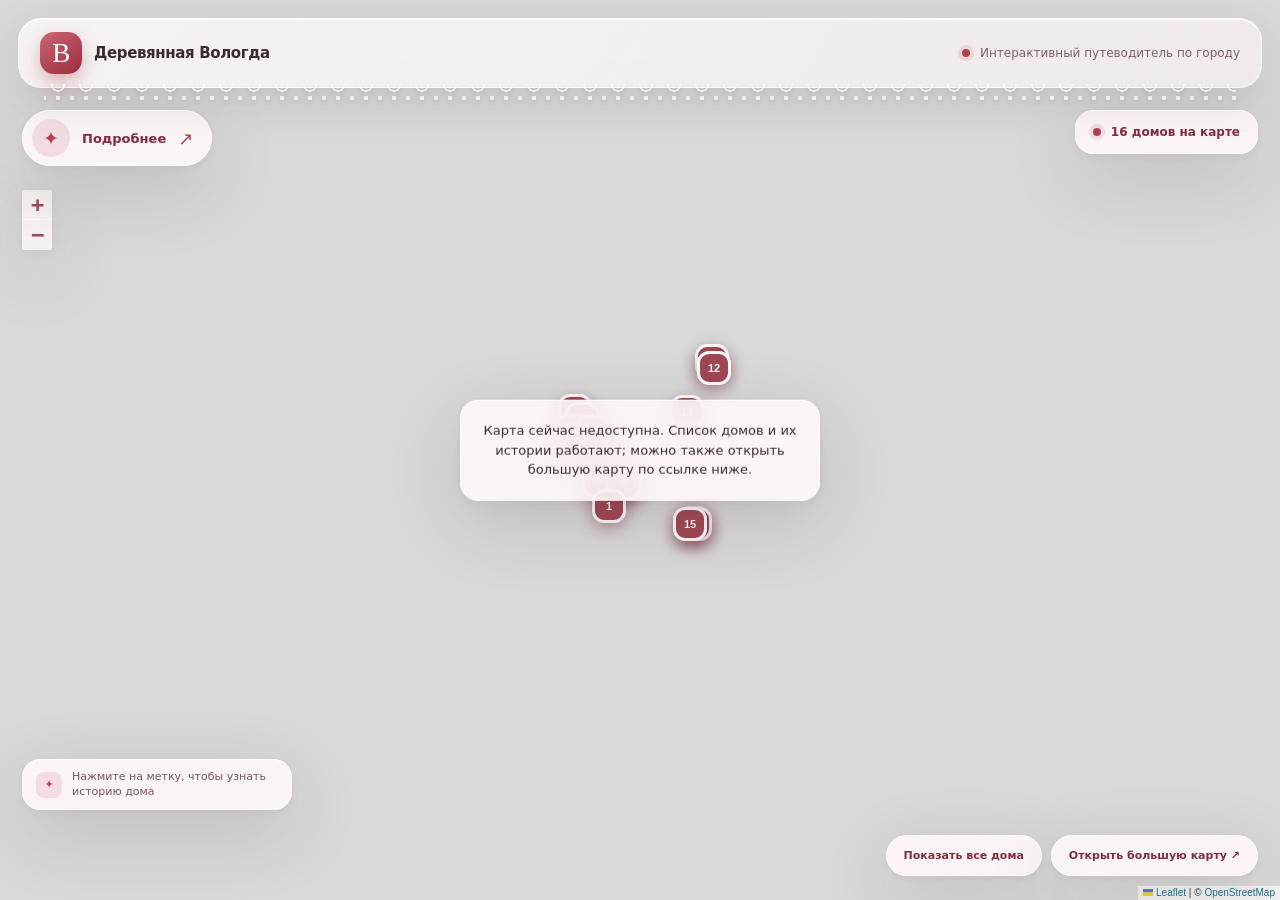
==== project.html @ c7c63e04 "Add project.html" ====
<!doctype html>
<html lang="ru">
<head>
  <meta charset="utf-8">
  <meta name="viewport" content="width=device-width, initial-scale=1">
  <meta name="theme-color" content="#f8eeee">
  <meta name="description" content="Интерактивная карта деревянных домов Вологды с историями и уличными панорамами.">
  <title>Деревянная Вологда — карта домов</title>
  <link rel="stylesheet" href="assets/leaflet.css">
  <link rel="stylesheet" href="styles.css">
  <script src="assets/leaflet.js" defer></script>
  <script src="app.js" defer></script>
</head>
<body>
  <header class="site-header">
    <div class="brand"><span class="brand-symbol" aria-hidden="true">В</span><span>Деревянная Вологда</span></div>
    <div class="header-note"><span class="header-dot"></span> Интерактивный путеводитель по городу</div>
  </header>

  <main class="content">
    <aside class="sidebar" id="sidebar" aria-hidden="true" inert>
      <button class="sidebar-close" id="sidebar-close" type="button" aria-label="Закрыть панель">×</button>
      <div class="sidebar-top">
        <p class="eyebrow"><span class="eyebrow-line"></span> Атлас деревянной архитектуры <span class="edition">01 / Вологда</span></p>
        <h1>Город, который <em>помнит.</em></h1>
        <p class="intro">Резные фасады, тихие улицы и истории за дверями. Исследуйте деревянную Вологду в своём темпе.</p>
        <div class="hero-stats"><div><strong>16</strong><span>зданий</span></div><div><strong id="street-count">0</strong><span>улиц</span></div><div><strong>1</strong><span>город</span></div></div>
        <div class="controls-caption">Найдите место</div>
        <div class="search-wrap">
          <label class="sr-only" for="house-search">Поиск по дому или адресу</label>
          <svg aria-hidden="true" viewBox="0 0 24 24" width="19" height="19"><circle cx="10.8" cy="10.8" r="6.5"/><path d="m16 16 4.5 4.5"/></svg>
          <input id="house-search" type="search" placeholder="Найти дом или улицу" autocomplete="off">
          <kbd>/</kbd>
        </div>
        <div class="filter-row">
          <label class="sr-only" for="street-filter">Фильтр по улице</label>
          <select id="street-filter"><option value="">Все улицы</option></select>
        </div>
        <div class="view-tabs" role="group" aria-label="Показать дома">
          <button id="filter-all" class="view-tab active" type="button" aria-pressed="true">Все дома</button>
          <button id="filter-favorites" class="view-tab" type="button" aria-pressed="false">♡ Избранное <span id="favorite-count">0</span></button>
        </div>
      </div>
      <div class="list-heading"><span>Исследуйте дома</span><span id="house-count">16</span></div>
      <div class="house-list" id="house-list" aria-label="Список деревянных домов"></div>
      <p class="empty-state" id="empty-state" hidden>Ничего не найдено. Измените запрос или фильтры.</p>
      <div class="sidebar-footer"><p>Подборка известных деревянных зданий, а не полный реестр городской застройки. Адреса и истории — по <a href="https://turvologda.ru/museums-and-display-facilities/44/" target="_blank" rel="noopener noreferrer">турпорталу Вологды</a> и другим источникам в карточках домов.</p></div>
    </aside>

    <section class="map-region" aria-label="Карта деревянных домов Вологды">
      <div class="map" id="map"></div>
      <button class="details-toggle" id="details-toggle" type="button" aria-controls="sidebar" aria-expanded="false"><span class="toggle-icon" aria-hidden="true">✦</span><span>Подробнее</span><span class="toggle-arrow" aria-hidden="true">↗</span></button>
      <div class="map-title"><span class="map-title-dot"></span><span id="map-count">16 домов на карте</span></div>
      <div class="map-legend"><span class="legend-mark">✦</span><span>Нажмите на метку, чтобы узнать историю дома</span></div>
      <div class="map-actions">
        <button id="show-all" type="button">Показать все дома</button>
        <a id="open-map" href="https://www.openstreetmap.org/#map=13/59.2235/39.8855" target="_blank" rel="noopener noreferrer">Открыть большую карту ↗</a>
      </div>
      <div class="map-message" id="map-message" role="status" hidden>Карта сейчас недоступна. Список домов и их истории работают; можно также открыть большую карту по ссылке ниже.</div>
    </section>
  </main>

  <dialog class="detail-dialog" id="house-dialog" aria-labelledby="dialog-title">
    <div class="dialog-head">
      <div><p class="dialog-kicker">Деревянная Вологда</p><h2 class="dialog-title" id="dialog-title"></h2><p class="dialog-address" id="dialog-address"></p></div>
      <button class="dialog-close" id="dialog-close" type="button" aria-label="Закрыть окно">×</button>
    </div>
    <iframe class="panorama" id="panorama" title="Уличная панорама рядом с домом"></iframe>
    <div class="dialog-content">
      <p id="dialog-description"></p>
      <button id="dialog-favorite" class="dialog-favorite" type="button" aria-pressed="false">♡ Сохранить в избранное</button>
      <div class="dialog-links"><a id="panorama-link" href="#" target="_blank" rel="noopener noreferrer">Панорама в Яндекс Картах ↗</a><a id="source-link" href="#" target="_blank" rel="noopener noreferrer">Источник информации ↗</a></div>
      <p class="dialog-hint">Панорама показывает ближайшую доступную точку съёмки. Дом может находиться рядом или вне кадра.</p>
    </div>
  </dialog>
</body>
</html>
---- assets/leaflet.css ----
/* required styles */

.leaflet-pane,
.leaflet-tile,
.leaflet-marker-icon,
.leaflet-marker-shadow,
.leaflet-tile-container,
.leaflet-pane > svg,
.leaflet-pane > canvas,
.leaflet-zoom-box,
.leaflet-image-layer,
.leaflet-layer {
	position: absolute;
	left: 0;
	top: 0;
	}
.leaflet-container {
	overflow: hidden;
	}
.leaflet-tile,
.leaflet-marker-icon,
.leaflet-marker-shadow {
	-webkit-user-select: none;
	   -moz-user-select: none;
	        user-select: none;
	  -webkit-user-drag: none;
	}
/* Prevents IE11 from highlighting tiles in blue */
.leaflet-tile::selection {
	background: transparent;
}
/* Safari renders non-retina tile on retina better with this, but Chrome is worse */
.leaflet-safari .leaflet-tile {
	image-rendering: -webkit-optimize-contrast;
	}
/* hack that prevents hw layers "stretching" when loading new tiles */
.leaflet-safari .leaflet-tile-container {
	width: 1600px;
	height: 1600px;
	-webkit-transform-origin: 0 0;
	}
.leaflet-marker-icon,
.leaflet-marker-shadow {
	display: block;
	}
/* .leaflet-container svg: reset svg max-width decleration shipped in Joomla! (joomla.org) 3.x */
/* .leaflet-container img: map is broken in FF if you have max-width: 100% on tiles */
.leaflet-container .leaflet-overlay-pane svg {
	max-width: none !important;
	max-height: none !important;
	}
.leaflet-container .leaflet-marker-pane img,
.leaflet-container .leaflet-shadow-pane img,
.leaflet-container .leaflet-tile-pane img,
.leaflet-container img.leaflet-image-layer,
.leaflet-container .leaflet-tile {
	max-width: none !important;
	max-height: none !important;
	width: auto;
	padding: 0;
	}

.leaflet-container img.leaflet-tile {
	/* See: https://bugs.chromium.org/p/chromium/issues/detail?id=600120 */
	mix-blend-mode: plus-lighter;
}

.leaflet-container.leaflet-touch-zoom {
	-ms-touch-action: pan-x pan-y;
	touch-action: pan-x pan-y;
	}
.leaflet-container.leaflet-touch-drag {
	-ms-touch-action: pinch-zoom;
	/* Fallback for FF which doesn't support pinch-zoom */
	touch-action: none;
	touch-action: pinch-zoom;
}
.leaflet-container.leaflet-touch-drag.leaflet-touch-zoom {
	-ms-touch-action: none;
	touch-action: none;
}
.leaflet-container {
	-webkit-tap-highlight-color: transparent;
}
.leaflet-container a {
	-webkit-tap-highlight-color: rgba(51, 181, 229, 0.4);
}
.leaflet-tile {
	filter: inherit;
	visibility: hidden;
	}
.leaflet-tile-loaded {
	visibility: inherit;
	}
.leaflet-zoom-box {
	width: 0;
	height: 0;
	-moz-box-sizing: border-box;
	     box-sizing: border-box;
	z-index: 800;
	}
/* workaround for https://bugzilla.mozilla.org/show_bug.cgi?id=888319 */
.leaflet-overlay-pane svg {
	-moz-user-select: none;
	}

.leaflet-pane         { z-index: 400; }

.leaflet-tile-pane    { z-index: 200; }
.leaflet-overlay-pane { z-index: 400; }
.leaflet-shadow-pane  { z-index: 500; }
.leaflet-marker-pane  { z-index: 600; }
.leaflet-tooltip-pane   { z-index: 650; }
.leaflet-popup-pane   { z-index: 700; }

.leaflet-map-pane canvas { z-index: 100; }
.leaflet-map-pane svg    { z-index: 200; }

.leaflet-vml-shape {
	width: 1px;
	height: 1px;
	}
.lvml {
	behavior: url(#default#VML);
	display: inline-block;
	position: absolute;
	}


/* control positioning */

.leaflet-control {
	position: relative;
	z-index: 800;
	pointer-events: visiblePainted; /* IE 9-10 doesn't have auto */
	pointer-events: auto;
	}
.leaflet-top,
.leaflet-bottom {
	position: absolute;
	z-index: 1000;
	pointer-events: none;
	}
.leaflet-top {
	top: 0;
	}
.leaflet-right {
	right: 0;
	}
.leaflet-bottom {
	bottom: 0;
	}
.leaflet-left {
	left: 0;
	}
.leaflet-control {
	float: left;
	clear: both;
	}
.leaflet-right .leaflet-control {
	float: right;
	}
.leaflet-top .leaflet-control {
	margin-top: 10px;
	}
.leaflet-bottom .leaflet-control {
	margin-bottom: 10px;
	}
.leaflet-left .leaflet-control {
	margin-left: 10px;
	}
.leaflet-right .leaflet-control {
	margin-right: 10px;
	}


/* zoom and fade animations */

.leaflet-fade-anim .leaflet-popup {
	opacity: 0;
	-webkit-transition: opacity 0.2s linear;
	   -moz-transition: opacity 0.2s linear;
	        transition: opacity 0.2s linear;
	}
.leaflet-fade-anim .leaflet-map-pane .leaflet-popup {
	opacity: 1;
	}
.leaflet-zoom-animated {
	-webkit-transform-origin: 0 0;
	    -ms-transform-origin: 0 0;
	        transform-origin: 0 0;
	}
svg.leaflet-zoom-animated {
	will-change: transform;
}

.leaflet-zoom-anim .leaflet-zoom-animated {
	-webkit-transition: -webkit-transform 0.25s cubic-bezier(0,0,0.25,1);
	   -moz-transition:    -moz-transform 0.25s cubic-bezier(0,0,0.25,1);
	        transition:         transform 0.25s cubic-bezier(0,0,0.25,1);
	}
.leaflet-zoom-anim .leaflet-tile,
.leaflet-pan-anim .leaflet-tile {
	-webkit-transition: none;
	   -moz-transition: none;
	        transition: none;
	}

.leaflet-zoom-anim .leaflet-zoom-hide {
	visibility: hidden;
	}


/* cursors */

.leaflet-interactive {
	cursor: pointer;
	}
.leaflet-grab {
	cursor: -webkit-grab;
	cursor:    -moz-grab;
	cursor:         grab;
	}
.leaflet-crosshair,
.leaflet-crosshair .leaflet-interactive {
	cursor: crosshair;
	}
.leaflet-popup-pane,
.leaflet-control {
	cursor: auto;
	}
.leaflet-dragging .leaflet-grab,
.leaflet-dragging .leaflet-grab .leaflet-interactive,
.leaflet-dragging .leaflet-marker-draggable {
	cursor: move;
	cursor: -webkit-grabbing;
	cursor:    -moz-grabbing;
	cursor:         grabbing;
	}

/* marker & overlays interactivity */
.leaflet-marker-icon,
.leaflet-marker-shadow,
.leaflet-image-layer,
.leaflet-pane > svg path,
.leaflet-tile-container {
	pointer-events: none;
	}

.leaflet-marker-icon.leaflet-interactive,
.leaflet-image-layer.leaflet-interactive,
.leaflet-pane > svg path.leaflet-interactive,
svg.leaflet-image-layer.leaflet-interactive path {
	pointer-events: visiblePainted; /* IE 9-10 doesn't have auto */
	pointer-events: auto;
	}

/* visual tweaks */

.leaflet-container {
	background: #ddd;
	outline-offset: 1px;
	}
.leaflet-container a {
	color: #0078A8;
	}
.leaflet-zoom-box {
	border: 2px dotted #38f;
	background: rgba(255,255,255,0.5);
	}


/* general typography */
.leaflet-container {
	font-family: "Helvetica Neue", Arial, Helvetica, sans-serif;
	font-size: 12px;
	font-size: 0.75rem;
	line-height: 1.5;
	}


/* general toolbar styles */

.leaflet-bar {
	box-shadow: 0 1px 5px rgba(0,0,0,0.65);
	border-radius: 4px;
	}
.leaflet-bar a {
	background-color: #fff;
	border-bottom: 1px solid #ccc;
	width: 26px;
	height: 26px;
	line-height: 26px;
	display: block;
	text-align: center;
	text-decoration: none;
	color: black;
	}
.leaflet-bar a,
.leaflet-control-layers-toggle {
	background-position: 50% 50%;
	background-repeat: no-repeat;
	display: block;
	}
.leaflet-bar a:hover,
.leaflet-bar a:focus {
	background-color: #f4f4f4;
	}
.leaflet-bar a:first-child {
	border-top-left-radius: 4px;
	border-top-right-radius: 4px;
	}
.leaflet-bar a:last-child {
	border-bottom-left-radius: 4px;
	border-bottom-right-radius: 4px;
	border-bottom: none;
	}
.leaflet-bar a.leaflet-disabled {
	cursor: default;
	background-color: #f4f4f4;
	color: #bbb;
	}

.leaflet-touch .leaflet-bar a {
	width: 30px;
	height: 30px;
	line-height: 30px;
	}
.leaflet-touch .leaflet-bar a:first-child {
	border-top-left-radius: 2px;
	border-top-right-radius: 2px;
	}
.leaflet-touch .leaflet-bar a:last-child {
	border-bottom-left-radius: 2px;
	border-bottom-right-radius: 2px;
	}

/* zoom control */

.leaflet-control-zoom-in,
.leaflet-control-zoom-out {
	font: bold 18px 'Lucida Console', Monaco, monospace;
	text-indent: 1px;
	}

.leaflet-touch .leaflet-control-zoom-in, .leaflet-touch .leaflet-control-zoom-out  {
	font-size: 22px;
	}


/* layers control */

.leaflet-control-layers {
	box-shadow: 0 1px 5px rgba(0,0,0,0.4);
	background: #fff;
	border-radius: 5px;
	}
.leaflet-control-layers-toggle {
	background-image: url(images/layers.png);
	width: 36px;
	height: 36px;
	}
.leaflet-retina .leaflet-control-layers-toggle {
	background-image: url(images/layers-2x.png);
	background-size: 26px 26px;
	}
.leaflet-touch .leaflet-control-layers-toggle {
	width: 44px;
	height: 44px;
	}
.leaflet-control-layers .leaflet-control-layers-list,
.leaflet-control-layers-expanded .leaflet-control-layers-toggle {
	display: none;
	}
.leaflet-control-layers-expanded .leaflet-control-layers-list {
	display: block;
	position: relative;
	}
.leaflet-control-layers-expanded {
	padding: 6px 10px 6px 6px;
	color: #333;
	background: #fff;
	}
.leaflet-control-layers-scrollbar {
	overflow-y: scroll;
	overflow-x: hidden;
	padding-right: 5px;
	}
.leaflet-control-layers-selector {
	margin-top: 2px;
	position: relative;
	top: 1px;
	}
.leaflet-control-layers label {
	display: block;
	font-size: 13px;
	font-size: 1.08333em;
	}
.leaflet-control-layers-separator {
	height: 0;
	border-top: 1px solid #ddd;
	margin: 5px -10px 5px -6px;
	}

/* Default icon URLs */
.leaflet-default-icon-path { /* used only in path-guessing heuristic, see L.Icon.Default */
	background-image: url(images/marker-icon.png);
	}


/* attribution and scale controls */

.leaflet-container .leaflet-control-attribution {
	background: #fff;
	background: rgba(255, 255, 255, 0.8);
	margin: 0;
	}
.leaflet-control-attribution,
.leaflet-control-scale-line {
	padding: 0 5px;
	color: #333;
	line-height: 1.4;
	}
.leaflet-control-attribution a {
	text-decoration: none;
	}
.leaflet-control-attribution a:hover,
.leaflet-control-attribution a:focus {
	text-decoration: underline;
	}
.leaflet-attribution-flag {
	display: inline !important;
	vertical-align: baseline !important;
	width: 1em;
	height: 0.6669em;
	}
.leaflet-left .leaflet-control-scale {
	margin-left: 5px;
	}
.leaflet-bottom .leaflet-control-scale {
	margin-bottom: 5px;
	}
.leaflet-control-scale-line {
	border: 2px solid #777;
	border-top: none;
	line-height: 1.1;
	padding: 2px 5px 1px;
	white-space: nowrap;
	-moz-box-sizing: border-box;
	     box-sizing: border-box;
	background: rgba(255, 255, 255, 0.8);
	text-shadow: 1px 1px #fff;
	}
.leaflet-control-scale-line:not(:first-child) {
	border-top: 2px solid #777;
	border-bottom: none;
	margin-top: -2px;
	}
.leaflet-control-scale-line:not(:first-child):not(:last-child) {
	border-bottom: 2px solid #777;
	}

.leaflet-touch .leaflet-control-attribution,
.leaflet-touch .leaflet-control-layers,
.leaflet-touch .leaflet-bar {
	box-shadow: none;
	}
.leaflet-touch .leaflet-control-layers,
.leaflet-touch .leaflet-bar {
	border: 2px solid rgba(0,0,0,0.2);
	background-clip: padding-box;
	}


/* popup */

.leaflet-popup {
	position: absolute;
	text-align: center;
	margin-bottom: 20px;
	}
.leaflet-popup-content-wrapper {
	padding: 1px;
	text-align: left;
	border-radius: 12px;
	}
.leaflet-popup-content {
	margin: 13px 24px 13px 20px;
	line-height: 1.3;
	font-size: 13px;
	font-size: 1.08333em;
	min-height: 1px;
	}
.leaflet-popup-content p {
	margin: 17px 0;
	margin: 1.3em 0;
	}
.leaflet-popup-tip-container {
	width: 40px;
	height: 20px;
	position: absolute;
	left: 50%;
	margin-top: -1px;
	margin-left: -20px;
	overflow: hidden;
	pointer-events: none;
	}
.leaflet-popup-tip {
	width: 17px;
	height: 17px;
	padding: 1px;

	margin: -10px auto 0;
	pointer-events: auto;

	-webkit-transform: rotate(45deg);
	   -moz-transform: rotate(45deg);
	    -ms-transform: rotate(45deg);
	        transform: rotate(45deg);
	}
.leaflet-popup-content-wrapper,
.leaflet-popup-tip {
	background: white;
	color: #333;
	box-shadow: 0 3px 14px rgba(0,0,0,0.4);
	}
.leaflet-container a.leaflet-popup-close-button {
	position: absolute;
	top: 0;
	right: 0;
	border: none;
	text-align: center;
	width: 24px;
	height: 24px;
	font: 16px/24px Tahoma, Verdana, sans-serif;
	color: #757575;
	text-decoration: none;
	background: transparent;
	}
.leaflet-container a.leaflet-popup-close-button:hover,
.leaflet-container a.leaflet-popup-close-button:focus {
	color: #585858;
	}
.leaflet-popup-scrolled {
	overflow: auto;
	}

.leaflet-oldie .leaflet-popup-content-wrapper {
	-ms-zoom: 1;
	}
.leaflet-oldie .leaflet-popup-tip {
	width: 24px;
	margin: 0 auto;

	-ms-filter: "progid:DXImageTransform.Microsoft.Matrix(M11=0.70710678, M12=0.70710678, M21=-0.70710678, M22=0.70710678)";
	filter: progid:DXImageTransform.Microsoft.Matrix(M11=0.70710678, M12=0.70710678, M21=-0.70710678, M22=0.70710678);
	}

.leaflet-oldie .leaflet-control-zoom,
.leaflet-oldie .leaflet-control-layers,
.leaflet-oldie .leaflet-popup-content-wrapper,
.leaflet-oldie .leaflet-popup-tip {
	border: 1px solid #999;
	}


/* div icon */

.leaflet-div-icon {
	background: #fff;
	border: 1px solid #666;
	}


/* Tooltip */
/* Base styles for the element that has a tooltip */
.leaflet-tooltip {
	position: absolute;
	padding: 6px;
	background-color: #fff;
	border: 1px solid #fff;
	border-radius: 3px;
	color: #222;
	white-space: nowrap;
	-webkit-user-select: none;
	-moz-user-select: none;
	-ms-user-select: none;
	user-select: none;
	pointer-events: none;
	box-shadow: 0 1px 3px rgba(0,0,0,0.4);
	}
.leaflet-tooltip.leaflet-interactive {
	cursor: pointer;
	pointer-events: auto;
	}
.leaflet-tooltip-top:before,
.leaflet-tooltip-bottom:before,
.leaflet-tooltip-left:before,
.leaflet-tooltip-right:before {
	position: absolute;
	pointer-events: none;
	border: 6px solid transparent;
	background: transparent;
	content: "";
	}

/* Directions */

.leaflet-tooltip-bottom {
	margin-top: 6px;
}
.leaflet-tooltip-top {
	margin-top: -6px;
}
.leaflet-tooltip-bottom:before,
.leaflet-tooltip-top:before {
	left: 50%;
	margin-left: -6px;
	}
.leaflet-tooltip-top:before {
	bottom: 0;
	margin-bottom: -12px;
	border-top-color: #fff;
	}
.leaflet-tooltip-bottom:before {
	top: 0;
	margin-top: -12px;
	margin-left: -6px;
	border-bottom-color: #fff;
	}
.leaflet-tooltip-left {
	margin-left: -6px;
}
.leaflet-tooltip-right {
	margin-left: 6px;
}
.leaflet-tooltip-left:before,
.leaflet-tooltip-right:before {
	top: 50%;
	margin-top: -6px;
	}
.leaflet-tooltip-left:before {
	right: 0;
	margin-right: -12px;
	border-left-color: #fff;
	}
.leaflet-tooltip-right:before {
	left: 0;
	margin-left: -12px;
	border-right-color: #fff;
	}

/* Printing */

@media print {
	/* Prevent printers from removing background-images of controls. */
	.leaflet-control {
		-webkit-print-color-adjust: exact;
		print-color-adjust: exact;
		}
	}
---- styles.css ----
:root{--red:#b43f50;--red-dark:#842c3d;--ink:#392b31;--muted:#806e73;--line:#ead9dd;--glass:#fffaf9db;--shadow:0 22px 70px #512b3630,0 2px 12px #512b3610}
*{box-sizing:border-box}
html,body{width:100%;min-height:100%;margin:0}
body{overflow:hidden;background:#f5ecec;color:var(--ink);font-family:Inter,ui-sans-serif,system-ui,-apple-system,"Segoe UI",sans-serif}
button,input,select{font:inherit}button{cursor:pointer}a{color:inherit}
.sr-only{position:absolute;width:1px;height:1px;padding:0;margin:-1px;overflow:hidden;clip:rect(0,0,0,0);white-space:nowrap;border:0}
button:focus-visible,a:focus-visible,select:focus-visible{outline:3px solid #d77887;outline-offset:3px}
.site-header{position:absolute;z-index:1100;top:18px;left:18px;right:18px;height:70px;display:flex;align-items:center;justify-content:space-between;gap:16px;padding:0 21px;border:1px solid #ffffffb8;border-radius:23px;background:linear-gradient(125deg,#fffafac4,#fff5f59c);box-shadow:0 14px 44px #512b3624,inset 0 1px #ffffffc9;backdrop-filter:blur(22px) saturate(140%);-webkit-backdrop-filter:blur(22px) saturate(140%)}
.site-header::after{content:"";position:absolute;left:25px;right:25px;bottom:-14px;height:17px;pointer-events:none;opacity:.9;background-image:radial-gradient(circle at 14px 1px,transparent 5px,#fffafad9 5.5px 6.5px,transparent 7px),radial-gradient(circle at 0 14px,#fffafad9 2px,transparent 2.5px),radial-gradient(circle at 14px 14px,#fffafad9 2px,transparent 2.5px),radial-gradient(circle at 28px 14px,#fffafad9 2px,transparent 2.5px);background-size:28px 17px;filter:drop-shadow(0 2px 2px #70374330)}
.brand{display:flex;align-items:center;gap:12px;min-width:0;font-size:15px;font-weight:800;letter-spacing:-.025em;white-space:nowrap}
.brand-symbol{width:42px;height:42px;flex:none;display:grid;place-items:center;border-radius:14px;background:linear-gradient(145deg,#cf6573,#992c40);box-shadow:0 8px 18px #aa43545c;color:#fff;font:27px Georgia,serif}
.header-note{display:flex;align-items:center;gap:10px;color:#786269;font-size:12px}.header-dot,.map-title-dot{width:8px;height:8px;flex:none;display:inline-block;border-radius:50%;background:var(--red);box-shadow:0 0 0 4px #bf536326}
.content{position:relative;width:100%;height:100dvh;min-height:420px}
.map-region{position:absolute;inset:0;overflow:hidden;background:#efe4e2}.map{width:100%;height:100%;filter:saturate(.8) contrast(.96)}
.sidebar{position:absolute;z-index:1050;top:106px;bottom:18px;left:18px;width:min(440px,calc(100vw - 36px));display:block;overflow-y:auto;overscroll-behavior:contain;border:1px solid #fff;border-radius:31px;background:var(--glass);box-shadow:var(--shadow);backdrop-filter:blur(30px) saturate(150%);-webkit-backdrop-filter:blur(30px) saturate(150%);transform:translateX(calc(-100% - 32px)) scale(.96);transform-origin:left center;opacity:0;visibility:hidden;pointer-events:none;transition:transform .38s cubic-bezier(.2,.8,.2,1),opacity .3s,visibility .3s}
.sidebar.is-open{transform:none;opacity:1;visibility:visible;pointer-events:auto}.sidebar::-webkit-scrollbar{width:7px}.sidebar::-webkit-scrollbar-thumb{border-radius:8px;background:#cb9ca5}
.sidebar-close{position:absolute;z-index:2;top:17px;right:17px;width:38px;height:38px;display:grid;place-items:center;border:1px solid #eed7db;border-radius:50%;background:#fff7f8;color:var(--red-dark);font-size:25px;line-height:1}
.sidebar-top{padding:32px 26px 18px}.eyebrow{display:flex;align-items:center;gap:8px;margin:0 45px 18px 0;color:var(--red);font-size:10px;font-weight:800;letter-spacing:.11em;text-transform:uppercase}.eyebrow-line{width:18px;height:1px;flex:none;background:currentColor}.edition{margin-left:auto;color:#a58a8e;white-space:nowrap}
h1{max-width:390px;margin:0;color:#4f3039;font:500 clamp(42px,3.3vw,55px)/1.01 Georgia,"Times New Roman",serif;letter-spacing:-.055em}h1 em{display:block;color:var(--red);font-weight:400}
.intro{max-width:355px;margin:16px 0 18px;color:var(--muted);font-size:13px;line-height:1.65}
.hero-stats{display:flex;gap:8px;margin:0 0 22px;padding:15px 0;border-top:1px solid var(--line);border-bottom:1px solid var(--line)}.hero-stats>div{flex:1;display:flex;align-items:baseline;gap:6px}.hero-stats strong{color:#5e3742;font:28px Georgia,serif}.hero-stats span{color:var(--muted);font-size:10px}
.controls-caption{margin-bottom:9px;color:var(--red);font-size:10px;font-weight:800;letter-spacing:.14em;text-transform:uppercase}
.search-wrap{height:47px;display:flex;align-items:center;gap:10px;padding:0 13px;border:1px solid #e9d9dc;border-radius:13px;background:#fff9f9;transition:border-color .2s,box-shadow .2s}.search-wrap:focus-within{border-color:#ce8995;box-shadow:0 0 0 4px #bd52631c}.search-wrap svg{fill:none;stroke:#a46671;stroke-width:1.8}.search-wrap input{flex:1;min-width:0;border:0;outline:0;background:transparent;color:var(--ink);font-size:13px}.search-wrap input::placeholder{color:#a89599}.search-wrap kbd{padding:3px 6px;border:1px solid #eadde0;border-radius:5px;background:#fff;color:#ad969b;font-size:11px}
.filter-row{margin-top:9px}.filter-row select{width:100%;height:43px;padding:0 12px;border:1px solid #e9d9dc;border-radius:12px;background:#fff9f9;color:var(--ink);font-size:12px}
.view-tabs{display:flex;gap:4px;margin-top:14px;padding:4px;border:1px solid #f1dfe2;border-radius:13px;background:#f4e7e9}.view-tab{flex:1;min-height:37px;border:0;border-radius:9px;background:transparent;color:#8b7379;font-size:11px;font-weight:800}.view-tab.active{background:#fffafa;color:var(--red-dark);box-shadow:0 3px 12px #76354018}.view-tab span{margin-left:3px}
.list-heading{display:flex;align-items:center;justify-content:space-between;padding:17px 26px 12px;border-top:1px solid var(--line);color:var(--red);font-size:10px;font-weight:800;letter-spacing:.12em;text-transform:uppercase}.list-heading #house-count{padding:5px 9px;border-radius:8px;background:#f3dce1;color:var(--red-dark);letter-spacing:0}
.house-list{display:grid;gap:8px;padding:0 16px 16px}.house-row{position:relative;min-width:0}.house-row[hidden],.empty-state[hidden]{display:none}.house-button{width:100%;min-height:72px;display:flex;align-items:center;gap:12px;padding:10px 50px 10px 12px;border:1px solid #efdee1;border-radius:16px;background:#fffafa;text-align:left;color:var(--ink);box-shadow:0 4px 12px #7137480a}.house-button:hover,.house-button:focus-visible,.house-button.active{border-color:#d998a3;background:#fff0f2;box-shadow:0 10px 22px #843b481c;transform:translateY(-2px)}.number{width:34px;height:34px;flex:none;display:grid;place-items:center;border-radius:10px;background:#f2dce1;color:var(--red-dark);font-size:11px;font-weight:800}.house-button.active .number{background:var(--red);color:#fff}.house-copy{min-width:0}.house-name{display:block;font-size:13px;font-weight:750;line-height:1.3}.house-address{display:block;margin-top:4px;color:var(--muted);font-size:11px}.house-arrow{display:none}
.favorite-button{position:absolute;right:11px;top:50%;width:34px;height:34px;display:grid;place-items:center;transform:translateY(-50%);border:0;border-radius:9px;background:transparent;color:#baa1a6;font-size:23px;line-height:1}.favorite-button:hover,.favorite-button:focus-visible{background:#f9e4e8;color:var(--red)}.favorite-button[aria-pressed="true"]{color:var(--red)}
.empty-state{margin:8px 26px 22px;color:var(--muted);font-size:13px;line-height:1.5}.sidebar-footer{padding:14px 26px 20px;border-top:1px solid var(--line)}.sidebar-footer p{margin:0;color:#947f84;font-size:10px;line-height:1.5}.sidebar-footer a{color:var(--red-dark)}
.details-toggle,.map-title,.map-legend,.map-actions button,.map-actions a,.map-message{border:1px solid #fff;border-radius:18px;background:var(--glass);box-shadow:var(--shadow);backdrop-filter:blur(20px);-webkit-backdrop-filter:blur(20px)}
.details-toggle{position:absolute;z-index:1000;top:110px;left:22px;min-height:56px;display:flex;align-items:center;gap:12px;padding:8px 18px 8px 9px;border-radius:999px;color:var(--red-dark);font-size:13px;font-weight:800}.toggle-icon{width:38px;height:38px;display:grid;place-items:center;border-radius:50%;background:#f3dce1;color:var(--red);font-size:19px}.toggle-arrow{color:var(--red);font-size:18px;font-weight:400}.sidebar.is-open~.map-region .details-toggle{opacity:0;pointer-events:none}
.map-title{position:absolute;z-index:1000;top:110px;right:22px;display:flex;align-items:center;gap:10px;padding:14px 17px;color:var(--red-dark);font-size:12px;font-weight:800;pointer-events:none}
.map-legend{position:absolute;z-index:1000;bottom:90px;left:22px;max-width:270px;display:flex;align-items:center;gap:10px;padding:10px 13px;color:#74565f;font-size:11px;line-height:1.3;pointer-events:none}.legend-mark{width:26px;height:26px;flex:none;display:grid;place-items:center;border-radius:8px;background:#f4dde2;color:var(--red)}
.map-actions{position:absolute;z-index:1000;right:22px;bottom:24px;display:flex;gap:9px}.map-actions button,.map-actions a{padding:13px 17px;border-radius:999px;color:var(--red-dark);font-size:11px;font-weight:800;text-align:center;text-decoration:none}.map-actions button:hover,.map-actions a:hover,.details-toggle:hover{background:#fff;transform:translateY(-3px)}
.map-message{position:absolute;z-index:1001;top:50%;left:50%;width:min(360px,calc(100% - 36px));padding:20px;transform:translate(-50%,-50%);color:var(--ink);font-size:13px;line-height:1.5;text-align:center}.map-message[hidden]{display:none}
.leaflet-div-icon.house-icon{border:0;background:transparent}.map-pin{width:34px;height:34px;display:grid;place-items:center;border:3px solid #fff;border-radius:12px;background:var(--red);box-shadow:0 5px 15px #8126386b;color:#fff;font:800 11px Arial,sans-serif}.map-pin:hover{transform:scale(1.15)}.map-pin.selected{background:#722a3a;box-shadow:0 0 0 5px #c7506550,0 5px 15px #8126386b}
.leaflet-control-zoom{margin-top:190px!important;margin-left:22px!important;border:0!important;box-shadow:var(--shadow)!important}.leaflet-control-zoom a{border-color:#fff!important;background:#fffafae8!important;color:var(--red)!important}.leaflet-control-attribution{font-size:10px!important}
.detail-dialog{width:min(940px,calc(100vw - 30px));max-height:calc(100dvh - 30px);padding:0;overflow:auto;border:1px solid #fff;border-radius:27px;background:#fffafaf2;color:var(--ink);box-shadow:0 35px 100px #3f1e2a70;backdrop-filter:blur(22px)}.detail-dialog::backdrop{background:#38212a9c;backdrop-filter:blur(5px)}.dialog-head{display:flex;justify-content:space-between;gap:20px;align-items:start;padding:25px 28px 18px}.dialog-kicker{margin:0 0 7px;color:var(--red);font-size:10px;font-weight:800;letter-spacing:.16em;text-transform:uppercase}.dialog-title{margin:0;color:#54313b;font:500 clamp(27px,3vw,39px)/1.1 Georgia,serif}.dialog-address{margin:7px 0 0;color:var(--muted);font-size:12px}.dialog-close{width:38px;height:38px;flex:none;display:grid;place-items:center;border:0;border-radius:50%;background:#f5e0e4;color:var(--red-dark);font-size:25px;line-height:1}.panorama{display:block;width:100%;height:min(48vh,470px);min-height:220px;border:0;background:#f0e5e4}.dialog-content{padding:20px 28px 26px}.dialog-content>p:first-child{margin:0 0 15px;color:var(--ink);font-size:15px;line-height:1.6}.dialog-favorite{margin:0 0 18px;padding:10px 14px;border:1px solid #e8c8ce;border-radius:10px;background:#fff0f2;color:var(--red-dark);font-size:12px;font-weight:800}.dialog-favorite[aria-pressed="true"]{background:#f4dbe0}.dialog-links{display:flex;flex-wrap:wrap;gap:12px 20px}.dialog-links a{color:var(--red-dark);font-size:12px;font-weight:800}.dialog-hint{margin:14px 0 0;color:var(--muted);font-size:11px;line-height:1.5}
.details-toggle,.sidebar-close,.dialog-close,.view-tab,.favorite-button,.dialog-favorite,.map-actions button,.map-actions a,.house-button,.map-pin,.leaflet-control-zoom a{transition:transform .24s cubic-bezier(.2,.8,.2,1),background-color .24s,border-color .24s,color .24s,box-shadow .24s,opacity .24s}.sidebar-close:hover,.dialog-close:hover{background:#efd1d7;transform:scale(1.07)}.view-tab:hover,.dialog-favorite:hover{background:#fce9ec}.details-toggle:active,.sidebar-close:active,.dialog-close:active,.view-tab:active,.dialog-favorite:active,.map-actions button:active,.map-actions a:active,.house-button:active{transform:scale(.97)}.favorite-button:active{transform:translateY(-50%) scale(.88)}
@media(max-width:900px){.header-note,.map-legend{display:none}}
@media(max-width:600px){.site-header{top:10px;left:10px;right:10px;height:60px;padding:0 13px;border-radius:19px}.brand{font-size:12px}.brand-symbol{width:36px;height:36px;font-size:22px}.sidebar{top:82px;bottom:10px;left:10px;width:calc(100vw - 20px);border-radius:25px}.sidebar-top{padding:26px 20px 14px}.sidebar-close{top:13px;right:13px}.eyebrow{margin-right:38px}.edition{display:none}h1{font-size:45px}.list-heading{padding:14px 20px 11px}.house-list{padding:0 12px 14px}.sidebar-footer{padding:13px 20px 18px}.details-toggle{top:84px;left:12px;min-height:48px;gap:8px;padding:6px 13px 6px 6px}.toggle-icon{width:34px;height:34px}.map-title{top:84px;right:12px;padding:11px 13px;font-size:10px}.map-actions{right:12px;left:12px;bottom:18px}.map-actions button,.map-actions a{flex:1;padding:11px 8px;font-size:10px}.leaflet-control-zoom{margin-top:160px!important;margin-left:12px!important}.dialog-head{padding:18px}.dialog-content{padding:18px}.panorama{height:38vh}}
@media(max-width:390px){.map-title{top:145px}.leaflet-control-zoom{margin-top:210px!important}.hero-stats{gap:2px}.hero-stats strong{font-size:24px}}
@media(max-height:620px){.sidebar-top{padding-top:20px}.intro{margin:10px 0}.hero-stats{margin-bottom:13px;padding:9px 0}.list-heading{padding-top:12px}}
@media(prefers-reduced-motion:reduce){*,*::before,*::after{scroll-behavior:auto!important;transition-duration:.01ms!important;animation-duration:.01ms!important}}
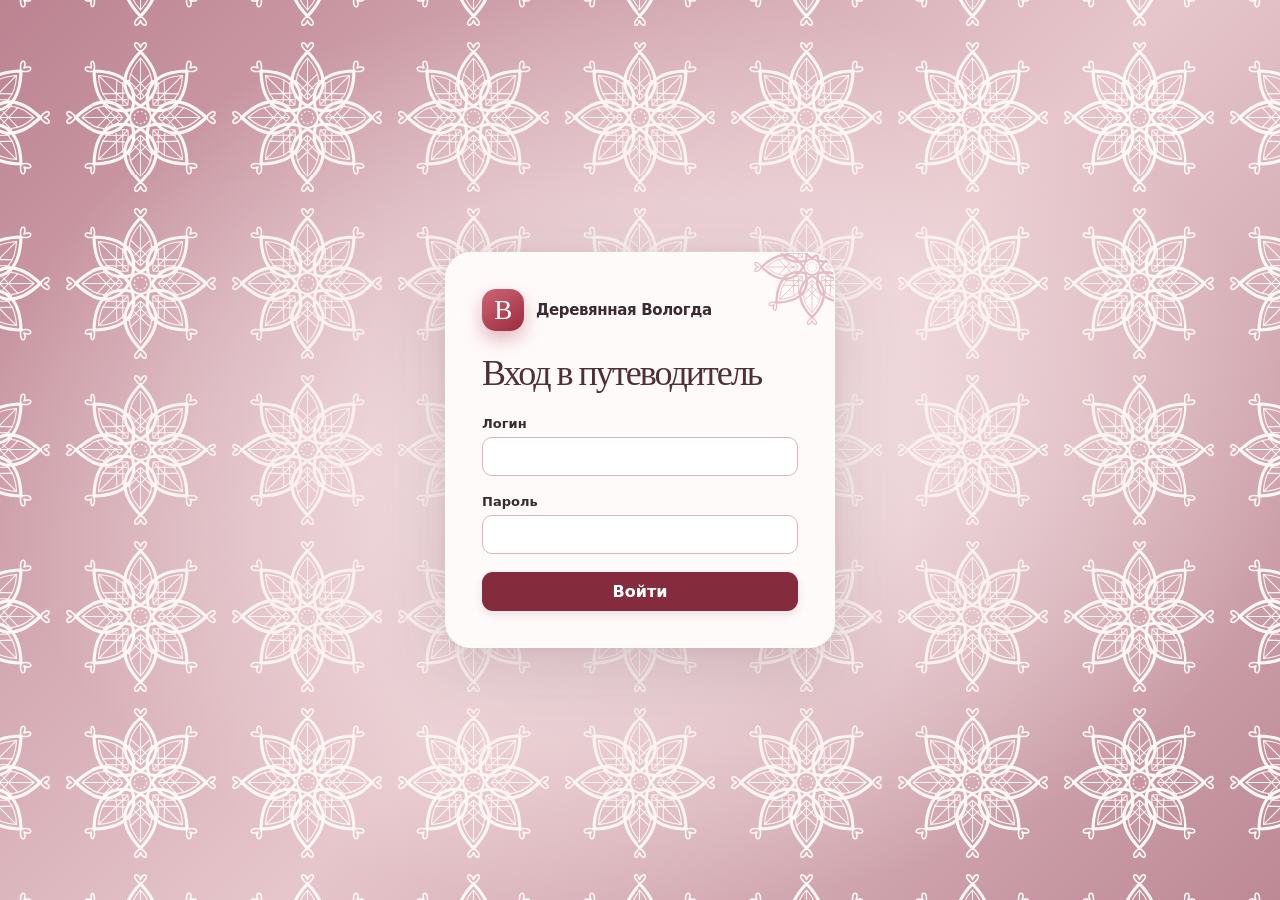
==== commit b9fe2717: "Update map interactions and animated login screen" ====
--- a/project.html
+++ b/project.html
@@ -11,10 +11,21 @@
   <script src="assets/leaflet.js" defer></script>
   <script src="app.js" defer></script>
 </head>
-<body>
+<body class="locked">
+  <section class="login-screen" aria-labelledby="login-title">
+    <form class="login-card" id="login-form">
+      <div class="brand"><span class="brand-symbol" aria-hidden="true">В</span>Деревянная Вологда</div>
+      <h1 id="login-title">Вход в путеводитель</h1>
+      <label>Логин<span class="login-field"><input id="login-name" autocomplete="username" required autocapitalize="none" spellcheck="false"></span></label>
+      <label>Пароль<span class="login-field"><input id="login-password" type="password" autocomplete="current-password" required></span></label>
+      <p id="login-error" role="alert"></p>
+      <button type="submit">Войти</button>
+    </form>
+  </section>
   <header class="site-header">
     <div class="brand"><span class="brand-symbol" aria-hidden="true">В</span><span>Деревянная Вологда</span></div>
     <div class="header-note"><span class="header-dot"></span> Интерактивный путеводитель по городу</div>
+    <button type="button" id="logout">Выйти</button>
   </header>
 
   <main class="content">
--- a/styles.css
+++ b/styles.css
@@ -1,5 +1,70 @@
 :root{--red:#b43f50;--red-dark:#842c3d;--ink:#392b31;--muted:#806e73;--line:#ead9dd;--glass:#fffaf9db;--shadow:0 22px 70px #512b3630,0 2px 12px #512b3610}
 *{box-sizing:border-box}
+.login-screen, .locked > :is(.site-header,.content) { display:none; }
+:is(.locked,.switching-screen) .login-screen {
+  position:fixed; inset:0; z-index:1200;
+  --lace-tile:clamp(118px,13vw,190px);
+  display:grid; place-items:safe center; height:100dvh; overflow:auto; padding:20px;
+  background:radial-gradient(ellipse at center,#f7e8ea 3%,transparent 72%),
+    url("assets/login-lace.svg") center / var(--lace-tile) var(--lace-tile) repeat,
+    linear-gradient(135deg,#bc8391,#e6c6cb 54%,#bd8995);
+}
+@media (prefers-reduced-motion:no-preference) {
+  :is(.locked,.switching-screen) .login-screen { animation:lace-drift 32s linear infinite; }
+  @keyframes lace-drift {
+    from { background-position:center,center,center; }
+    to {
+      background-position:center,
+        calc(50% - var(--lace-tile) * 2) calc(50% - var(--lace-tile)),center;
+    }
+  }
+}
+.login-card {
+  display:grid; gap:18px; width:min(100%,390px); padding:clamp(22px,6vw,36px);
+  position:relative; overflow:hidden;
+  border:1px solid white; border-radius:26px; background:#fffafa; box-shadow:var(--shadow);
+}
+.login-card::before {
+  content:""; position:absolute; top:-50px; right:-42px; width:128px; height:128px;
+  background:#e3bcc5; mask:url("assets/login-lace.svg") center / contain no-repeat;
+  pointer-events:none;
+}
+.login-card > * { position:relative; }
+.login-card h1 { font-size:36px; margin:6px 0; }
+.login-card label { display:grid; gap:6px; font-size:13px; font-weight:650; }
+.login-field { display:block; position:relative; }
+.login-card input {
+  display:block; width:100%; padding:11px; border:1px solid #d6b6bd; border-radius:10px;
+  color:var(--ink); outline:2px solid transparent; outline-offset:2px;
+  transition:border-color .65s ease, outline-color .65s ease, box-shadow .65s ease;
+}
+.login-card input:focus {
+  border-color:var(--red); outline-color:var(--red-dark);
+  box-shadow:0 0 0 6px #b43f5014;
+}
+.login-field::after {
+  content:""; position:absolute; bottom:-4px; right:15px; width:62px; height:9px;
+  border-radius:6px; pointer-events:none; background:#fffafa url("assets/field-lace.svg") center / 20px 9px repeat-x;
+  opacity:0; transition:opacity .7s ease;
+}
+.login-field:focus-within::after { opacity:1; }
+.login-card button, #logout { padding:10px 16px; border:0; border-radius:11px; font-weight:700; }
+.login-card button {
+  background:var(--red-dark); color:white;
+  box-shadow:0 3px 9px #68243824;
+  transition:transform .2s ease-out,box-shadow .22s,background-color .22s;
+}
+.login-card button:is(:hover,:focus-visible) {
+  background:#923449;
+  box-shadow:inset 0 0 8px #ffffff65,0 0 0 2px white,0 0 15px 5px white,0 5px 22px 6px #a75c704d;
+}
+@media (prefers-reduced-motion:no-preference) {
+  .login-card button:is(:hover,:focus-visible) { transform:scale(1.04); }
+  .login-card button:active { transform:scale(.99); }
+}
+#logout { background:#f4dde2; color:var(--red-dark); }
+#login-error { margin:0; font-size:13px; color:var(--red-dark); }
+#login-error:empty { display:none; }
 html,body{width:100%;min-height:100%;margin:0}
 body{overflow:hidden;background:#f5ecec;color:var(--ink);font-family:Inter,ui-sans-serif,system-ui,-apple-system,"Segoe UI",sans-serif}
 button,input,select{font:inherit}button{cursor:pointer}a{color:inherit}
@@ -42,3 +107,74 @@
 @media(max-width:390px){.map-title{top:145px}.leaflet-control-zoom{margin-top:210px!important}.hero-stats{gap:2px}.hero-stats strong{font-size:24px}}
 @media(max-height:620px){.sidebar-top{padding-top:20px}.intro{margin:10px 0}.hero-stats{margin-bottom:13px;padding:9px 0}.list-heading{padding-top:12px}}
 @media(prefers-reduced-motion:reduce){*,*::before,*::after{scroll-behavior:auto!important;transition-duration:.01ms!important;animation-duration:.01ms!important}}
+
+.leaflet-tooltip.house-preview {
+  padding: 9px 13px;
+  border: 1px solid var(--line);
+  border-radius: 12px;
+  background: #fffafa;
+  color: var(--ink);
+  box-shadow: 0 5px 18px #512b362b;
+}
+.house-preview strong, .house-preview span { display: block; }
+.house-preview strong { color: var(--red-dark); font: 600 15px Georgia, serif; }
+.house-preview span { margin-top: 3px; font-size: 11px; }
+.map-pin, .number { position: relative; }
+.map-pin::before, .number::before {
+  content: "";
+  position: absolute;
+  top: 50%;
+  left: 50%;
+  width: 58px;
+  height: 58px;
+  background: url("assets/lace-rays.svg") center / contain no-repeat;
+  pointer-events: none;
+  opacity: var(--lace-visible, 0);
+  transform: translate(-50%, -50%) scale(var(--lace-scale, .84));
+  transition: opacity .17s ease-out, transform .24s ease-out;
+}
+.house-icon:focus-visible, .house-button:focus-visible {
+  --lace-visible: 1;
+  --lace-scale: 1;
+}
+@media (hover: hover) {
+  .house-icon:hover, .number:hover {
+    --lace-visible: 1;
+    --lace-scale: 1;
+  }
+}
+@media (prefers-reduced-motion: no-preference) {
+  .house-icon:focus-visible .house-digit,
+  .house-button:focus-visible .house-digit {
+    animation: digit-hop .36s ease-out;
+  }
+  @media (hover: hover) {
+    .house-icon:hover .house-digit,
+    .number:hover .house-digit {
+      animation: digit-hop .36s ease-out;
+    }
+  }
+  @keyframes digit-hop {
+    0%, 100% { transform: none; }
+    40% { transform: translateY(-3px) rotate(-6deg); }
+    75% { transform: translateY(1px) rotate(2deg); }
+  }
+  .map-pin.selected::after {
+    content: "";
+    position: absolute;
+    inset: -4px;
+    border: 2px solid var(--red);
+    border-radius: inherit;
+    pointer-events: none;
+    animation: pin-ring .65s ease-out both;
+  }
+  .detail-dialog[open] { animation: reveal-house .22s ease-out; }
+  @keyframes pin-ring {
+    from { transform: scale(1); opacity: .75; }
+    to { transform: scale(1.8); opacity: 0; }
+  }
+  @keyframes reveal-house {
+    from { transform: translateY(8px); opacity: 0; }
+    to { transform: translateY(0); opacity: 1; }
+  }
+}
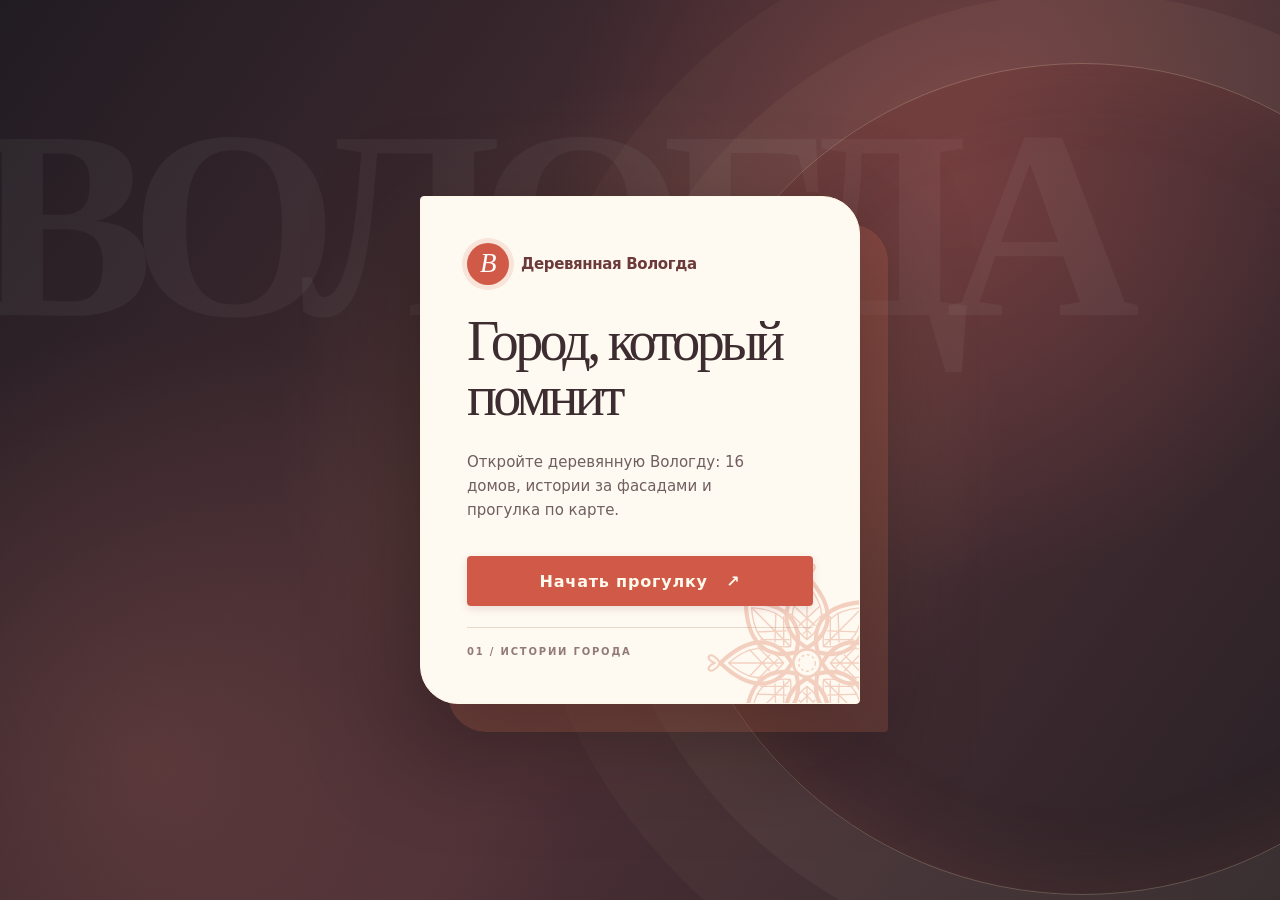
==== commit 57035d60: "Publish refreshed Vologda atlas with motion design" ====
--- a/project.html
+++ b/project.html
@@ -3,33 +3,33 @@
 <head>
   <meta charset="utf-8">
   <meta name="viewport" content="width=device-width, initial-scale=1">
-  <meta name="theme-color" content="#f8eeee">
+  <meta name="theme-color" content="#292126">
   <meta name="description" content="Интерактивная карта деревянных домов Вологды с историями и уличными панорамами.">
   <title>Деревянная Вологда — карта домов</title>
   <link rel="stylesheet" href="assets/leaflet.css">
   <link rel="stylesheet" href="styles.css">
+  <link rel="stylesheet" href="motion.css">
   <script src="assets/leaflet.js" defer></script>
-  <script src="app.js" defer></script>
+  <script src="app.js?v=public-atlas" defer></script>
 </head>
 <body class="locked">
   <section class="login-screen" aria-labelledby="login-title">
     <form class="login-card" id="login-form">
       <div class="brand"><span class="brand-symbol" aria-hidden="true">В</span>Деревянная Вологда</div>
-      <h1 id="login-title">Вход в путеводитель</h1>
-      <label>Логин<span class="login-field"><input id="login-name" autocomplete="username" required autocapitalize="none" spellcheck="false"></span></label>
-      <label>Пароль<span class="login-field"><input id="login-password" type="password" autocomplete="current-password" required></span></label>
-      <p id="login-error" role="alert"></p>
-      <button type="submit">Войти</button>
+      <h1 id="login-title">Город, который помнит</h1>
+      <p class="login-lead">Откройте деревянную Вологду: 16 домов, истории за фасадами и прогулка по карте.</p>
+      <button type="submit">Начать прогулку <span aria-hidden="true">↗</span></button>
     </form>
   </section>
   <header class="site-header">
     <div class="brand"><span class="brand-symbol" aria-hidden="true">В</span><span>Деревянная Вологда</span></div>
     <div class="header-note"><span class="header-dot"></span> Интерактивный путеводитель по городу</div>
-    <button type="button" id="logout">Выйти</button>
+    <button type="button" id="logout">На главную</button>
   </header>
 
   <main class="content">
     <aside class="sidebar" id="sidebar" aria-hidden="true" inert>
+      <div class="sidebar-progress" aria-hidden="true"></div>
       <button class="sidebar-close" id="sidebar-close" type="button" aria-label="Закрыть панель">×</button>
       <div class="sidebar-top">
         <p class="eyebrow"><span class="eyebrow-line"></span> Атлас деревянной архитектуры <span class="edition">01 / Вологда</span></p>
--- a/styles.css
+++ b/styles.css
@@ -1,5 +1,6 @@
 :root{--red:#b43f50;--red-dark:#842c3d;--ink:#392b31;--muted:#806e73;--line:#ead9dd;--glass:#fffaf9db;--shadow:0 22px 70px #512b3630,0 2px 12px #512b3610}
 *{box-sizing:border-box}
+.leaflet-control-attribution .leaflet-attribution-flag { display:none; }
 .login-screen, .locked > :is(.site-header,.content) { display:none; }
 :is(.locked,.switching-screen) .login-screen {
   position:fixed; inset:0; z-index:1200;
@@ -119,7 +120,24 @@
 .house-preview strong, .house-preview span { display: block; }
 .house-preview strong { color: var(--red-dark); font: 600 15px Georgia, serif; }
 .house-preview span { margin-top: 3px; font-size: 11px; }
-.map-pin, .number { position: relative; }
+.map-pin, .number {
+  position:relative;
+  width:34px;
+  height:30px;
+  border:1px solid #64313d;
+  border-radius:7px 7px 5px 5px;
+  background:linear-gradient(155deg,#963f51,#652938);
+  color:#fff7e6;
+  font:700 17px/1 Georgia,serif;
+  font-variant-numeric:lining-nums tabular-nums;
+  box-shadow:inset 0 0 0 2px #782f40,inset 0 0 0 3px #e5bd9a,0 2px 5px #46202d52;
+}
+.house-icon { display:grid; align-items:center; }
+.map-pin.selected, .house-button.active .number {
+  background:#fff2d8;
+  color:#662a39;
+  box-shadow:inset 0 0 0 2px #fff2d8,inset 0 0 0 3px #995666,0 2px 6px #46202d66;
+}
 .map-pin::before, .number::before {
   content: "";
   position: absolute;
--- a/motion.css
+++ b/motion.css
@@ -0,0 +1,447 @@
+/* Motion-led visual language for the Vologda atlas. */
+:root {
+  --red: #d05a47;
+  --red-dark: #672e33;
+  --ink: #30262a;
+  --muted: #74666a;
+  --line: #e8dcd5;
+  --glass: #fffaf2f2;
+  --shadow: 0 24px 70px #21171a32, 0 3px 12px #21171a13;
+  --ease-out: cubic-bezier(.16, 1, .3, 1);
+}
+
+body { background: #292126; }
+
+/* The title treatment is intentionally made from CSS so the page stays light. */
+:is(.locked, .switching-screen) .login-screen {
+  isolation: isolate;
+  animation: none;
+  background:
+    radial-gradient(circle at 75% 20%, #a5504a75 0, transparent 34%),
+    radial-gradient(circle at 12% 85%, #78484680 0, transparent 32%),
+    linear-gradient(125deg, #211c22, #4c3036 55%, #292126);
+}
+.login-screen::before {
+  content: "ВОЛОГДА";
+  position: absolute;
+  z-index: -1;
+  left: -2vw;
+  top: 13%;
+  color: #fff9ee0b;
+  font: 800 clamp(105px, 21vw, 350px)/.8 Georgia, serif;
+  letter-spacing: -.09em;
+  white-space: nowrap;
+  pointer-events: none;
+}
+.login-screen::after {
+  content: "";
+  position: absolute;
+  z-index: -1;
+  width: min(68vw, 830px);
+  aspect-ratio: 1;
+  right: -17%;
+  top: 7%;
+  border: 1px solid #ffdfb942;
+  border-radius: 50%;
+  box-shadow: 0 0 0 70px #ffdfb90b, 0 0 0 150px #ffdfb908, inset 0 0 90px #e17b5022;
+  pointer-events: none;
+}
+.login-card {
+  width: min(100%, 440px);
+  gap: 17px;
+  padding: clamp(28px, 5vw, 46px);
+  border: 1px solid #fff8e7;
+  border-radius: 4px 38px 4px 38px;
+  background: #fffaf1;
+  box-shadow: 28px 28px 0 #d76e5133, 0 35px 100px #0d080a80;
+}
+.login-card::before {
+  top: auto;
+  bottom: -70px;
+  right: -58px;
+  width: 220px;
+  height: 220px;
+  background: #d7745550;
+}
+.login-card::after {
+  content: "01 / ИСТОРИИ ГОРОДА";
+  display: block;
+  margin-top: 4px;
+  padding-top: 18px;
+  border-top: 1px solid #e8d6ca;
+  color: #927b76;
+  font-size: 10px;
+  font-weight: 800;
+  letter-spacing: .18em;
+}
+.login-card .brand { margin-bottom: 12px; color: #6d3a3a; }
+.brand-symbol {
+  border-radius: 50%;
+  background: #d05a47;
+  box-shadow: 0 0 0 5px #d05a4724;
+  font-style: italic;
+}
+.login-card h1 {
+  max-width: 340px;
+  margin: 0 0 10px;
+  color: #3d2d30;
+  font: 500 clamp(40px, 5vw, 56px)/.98 Georgia, serif;
+  letter-spacing: -.065em;
+}
+.login-lead {
+  max-width: 320px;
+  margin: 0 0 10px;
+  color: #705e60;
+  font-size: 15px;
+  line-height: 1.6;
+}
+.login-card button span { display: inline-block; margin-left: 12px; transition: transform .4s var(--ease-out); }
+.login-card button:hover span { transform: translate(4px, -4px); }
+.login-card label { color: #705e60; font-size: 11px; letter-spacing: .09em; text-transform: uppercase; }
+.login-card input {
+  min-height: 48px;
+  padding: 12px 14px;
+  border-color: #ddcec4;
+  border-radius: 4px;
+  background: #fffefa;
+  font-size: 15px;
+  letter-spacing: normal;
+}
+.login-card button {
+  min-height: 50px;
+  margin-top: 7px;
+  border-radius: 4px;
+  background: #d05a47;
+  color: #fff9ed;
+  letter-spacing: .05em;
+}
+.login-card button:is(:hover, :focus-visible) { background: #ae4336; box-shadow: 0 10px 28px #ae433644; }
+
+.map-region { background: #d9d2c6; }
+.map { filter: saturate(.62) sepia(.14) contrast(.98); }
+.map-region::after {
+  content: "";
+  position: absolute;
+  inset: 0;
+  z-index: 400;
+  pointer-events: none;
+  background: linear-gradient(90deg, #3b2a2b16, transparent 23%, transparent 74%, #3b2a2b15);
+}
+.site-header {
+  top: 16px;
+  left: 16px;
+  right: 16px;
+  height: 68px;
+  border: 1px solid #ffffff21;
+  border-radius: 8px 24px 8px 24px;
+  background: #34292ff2;
+  box-shadow: 0 15px 36px #24191c35;
+  color: #fff9ef;
+}
+.site-header::after { display: none; }
+.site-header .brand-symbol { width: 40px; height: 40px; font-size: 25px; }
+.header-note { color: #d6b8ad; font-size: 11px; letter-spacing: .06em; text-transform: uppercase; }
+.header-dot, .map-title-dot { background: #e8a36c; box-shadow: 0 0 0 4px #e8a36c26; }
+#logout { border: 1px solid #fff9ef38; border-radius: 999px; background: transparent; color: #fff9ef; }
+#logout:hover { background: #fff9ef20; }
+
+.sidebar {
+  top: 100px;
+  bottom: 16px;
+  left: 16px;
+  width: min(460px, calc(100vw - 32px));
+  border: 1px solid #fffaf2;
+  border-radius: 8px 34px 8px 34px;
+  background: #fffaf2f5;
+  box-shadow: 18px 20px 0 #36262a1c, var(--shadow);
+  transform: translateX(calc(-100% - 52px)) rotate(-2deg);
+  transform-origin: left top;
+  transition: transform .68s var(--ease-out), opacity .4s, visibility .4s;
+}
+.sidebar.is-open { transform: translateX(0) rotate(0); }
+.sidebar-top { padding: 38px 30px 22px; }
+.sidebar-close, .dialog-close { border-radius: 50%; background: #f0e2d5; color: #5c3435; }
+.eyebrow { color: #bd5848; font-size: 10px; letter-spacing: .16em; }
+.edition { color: #a3948b; }
+.sidebar h1 { max-width: 400px; color: #30262a; font-size: clamp(47px, 4.2vw, 63px); }
+.sidebar h1 em { color: #d05a47; }
+.intro { margin-top: 20px; font-size: 13px; }
+.hero-stats { gap: 14px; padding: 18px 0; }
+.hero-stats > div { display: grid; gap: 2px; }
+.hero-stats strong { color: #3a2b2f; font: 500 35px/.95 Georgia, serif; }
+.hero-stats span { font-size: 10px; font-weight: 700; letter-spacing: .08em; text-transform: uppercase; }
+.controls-caption, .list-heading { color: #ae4f40; }
+.search-wrap, .filter-row select { border-radius: 5px; background: #fffefa; }
+.view-tabs { border-radius: 6px; background: #eee5dc; }
+.view-tab { border-radius: 4px; }
+.view-tab.active { background: #fffefa; }
+.list-heading { padding-left: 30px; padding-right: 30px; }
+.house-list { gap: 9px; padding-left: 20px; padding-right: 20px; }
+.house-button {
+  border-radius: 5px 17px 5px 17px;
+  background: #fffefa;
+  transition: transform .3s var(--ease-out), background-color .3s, border-color .3s, box-shadow .3s;
+}
+.house-button:hover, .house-button:focus-visible, .house-button.active {
+  border-color: #d9a494;
+  background: #fff4eb;
+  transform: translateX(5px);
+}
+.house-button.active { box-shadow: inset 4px 0 #d05a47, 0 10px 22px #843b481c; }
+.house-name { font-size: 14px; }
+.number { flex: none; }
+.sidebar-footer { padding-left: 30px; padding-right: 30px; }
+
+.details-toggle, .map-title, .map-legend, .map-actions button, .map-actions a {
+  border: 1px solid #fffaf28c;
+  background: #fffaf2ef;
+  color: #4c3538;
+  box-shadow: 0 12px 30px #3323272d;
+}
+.details-toggle { top: 105px; left: 20px; border-radius: 6px 22px 6px 22px; }
+.toggle-icon { border-radius: 50%; background: #d05a47; color: #fff8ec; }
+.toggle-arrow { color: #d05a47; }
+.map-title { top: 105px; right: 20px; border-radius: 999px; }
+.map-legend { bottom: 85px; left: 20px; border-radius: 5px 16px 5px 16px; }
+.legend-mark { background: #e9d7c7; color: #bd5848; }
+.map-actions { right: 20px; bottom: 20px; }
+.map-actions button, .map-actions a { border-radius: 5px 15px 5px 15px; }
+.map-actions button:first-child { border-color: #3a2b2f; background: #3a2b2f; color: #fff9ef; }
+.map-actions button:first-child:hover { background: #5a3b3f; }
+.leaflet-control-zoom { margin-top: 185px !important; margin-left: 20px !important; }
+.leaflet-control-zoom a { background: #fffaf2 !important; color: #a7463c !important; }
+.map-pin, .number {
+  width: 34px;
+  height: 34px;
+  display: grid;
+  place-items: center;
+  border-radius: 50%;
+  font: 700 13px/1 ui-sans-serif, system-ui, sans-serif;
+  font-variant-numeric: tabular-nums;
+}
+.map-pin {
+  border: 2px solid #fffaf2;
+  background: #392b30;
+  color: #fffaf2;
+  box-shadow: 0 0 0 1px #392b3040, 0 5px 13px #27191d66;
+}
+.number {
+  border: 1px solid #e0cfc1;
+  background: #f1e5da;
+  color: #793f39;
+  box-shadow: none;
+}
+.map-pin::before, .number::before { display: none; }
+.map-pin.selected, .house-button.active .number {
+  border-color: #fffaf2;
+  background: #d05a47;
+  color: #fffaf2;
+  box-shadow: 0 0 0 4px #d05a4740, 0 6px 16px #692e2f70;
+}
+.house-button.active .number { box-shadow: 0 0 0 3px #d05a4725; }
+.map-pin.selected::after { border-radius: 50%; }
+.house-digit { animation: none !important; }
+.detail-dialog { border-radius: 5px 30px 5px 30px; background: #fffaf2; }
+.detail-dialog::backdrop { background: #241b20b8; }
+.dialog-title { color: #34292f; }
+.dialog-favorite { border-radius: 4px; }
+
+@media (prefers-reduced-motion: no-preference) {
+  .login-screen::before { animation: title-drift 22s ease-in-out infinite alternate; }
+  .login-screen::after { animation: orbit-breathe 14s ease-in-out infinite alternate; }
+  .login-card { animation: card-enter .9s var(--ease-out) both; }
+  .login-card > :not(.brand) { animation: content-enter .7s var(--ease-out) both; }
+  .login-card h1 { animation-delay: .12s; }
+  .login-lead { animation-delay: .2s; }
+  .login-card label:nth-of-type(1) { animation-delay: .2s; }
+  .login-card label:nth-of-type(2) { animation-delay: .28s; }
+  .login-card button { animation-delay: .36s; }
+  .site-header { animation: header-enter .7s var(--ease-out) both; }
+  .details-toggle { animation: content-enter .7s .2s var(--ease-out) both; }
+  .map-title { animation: content-enter .7s .3s var(--ease-out) both; }
+  .map-legend { animation: content-enter .7s .45s var(--ease-out) both; }
+  .map-actions { animation: content-enter .7s .5s var(--ease-out) both; }
+  .sidebar.is-open .eyebrow,
+  .sidebar.is-open h1,
+  .sidebar.is-open .intro,
+  .sidebar.is-open .hero-stats,
+  .sidebar.is-open .controls-caption,
+  .sidebar.is-open .search-wrap,
+  .sidebar.is-open .filter-row,
+  .sidebar.is-open .view-tabs,
+  .sidebar.is-open .list-heading { animation: content-enter .65s var(--ease-out) both; }
+  .sidebar.is-open h1 { animation-delay: .08s; }
+  .sidebar.is-open .intro { animation-delay: .13s; }
+  .sidebar.is-open .hero-stats { animation-delay: .18s; }
+  .sidebar.is-open .controls-caption { animation-delay: .22s; }
+  .sidebar.is-open .search-wrap { animation-delay: .26s; }
+  .sidebar.is-open .filter-row { animation-delay: .3s; }
+  .sidebar.is-open .view-tabs { animation-delay: .34s; }
+  .sidebar.is-open .list-heading { animation-delay: .38s; }
+  .sidebar.is-open .house-row:not([hidden]) { animation: row-enter .55s var(--ease-out) both; animation-delay: var(--row-delay); }
+  .house-icon .map-pin { animation: pin-enter .55s var(--ease-out) both; }
+  .map-pin.selected::after { animation-duration: .9s; }
+  .map-title-dot { animation: dot-pulse 2.8s ease-in-out infinite; }
+  .detail-dialog[open] { animation: dialog-enter .48s var(--ease-out) both; }
+  .detail-dialog[open]::backdrop { animation: backdrop-enter .35s ease-out both; }
+  .dialog-head, .dialog-content { animation: content-enter .55s .1s var(--ease-out) both; }
+  @keyframes title-drift { to { transform: translateX(-5vw); } }
+  @keyframes orbit-breathe { to { transform: scale(1.09) rotate(10deg); opacity: .65; } }
+  @keyframes card-enter { from { opacity: 0; transform: translateY(32px) rotate(-2deg) scale(.96); } to { opacity: 1; transform: none; } }
+  @keyframes content-enter { from { opacity: 0; transform: translateY(17px); } to { opacity: 1; transform: none; } }
+  @keyframes header-enter { from { opacity: 0; transform: translateY(-20px); } to { opacity: 1; transform: none; } }
+  @keyframes row-enter { from { opacity: 0; transform: translateX(-17px); } to { opacity: 1; transform: none; } }
+  @keyframes pin-enter { from { opacity: 0; transform: translateY(-15px) scale(.55); } to { opacity: 1; transform: none; } }
+  @keyframes dot-pulse { 50% { box-shadow: 0 0 0 8px #e8a36c0b; } }
+  @keyframes dialog-enter { from { opacity: 0; transform: translateY(25px) scale(.96); } to { opacity: 1; transform: none; } }
+  @keyframes backdrop-enter { from { opacity: 0; } to { opacity: 1; } }
+}
+
+@media (max-width: 600px) {
+  .login-screen::before { top: 19%; font-size: 28vw; }
+  .login-screen::after { width: 100vw; right: -60%; top: 3%; }
+  .login-card { box-shadow: 12px 12px 0 #d76e5133, 0 25px 70px #0d080a70; }
+  .site-header { top: 10px; left: 10px; right: 10px; height: 60px; }
+  .sidebar { top: 82px; bottom: 10px; left: 10px; width: calc(100vw - 20px); }
+  .sidebar-top { padding: 30px 21px 17px; }
+  .sidebar h1 { font-size: clamp(42px, 11vw, 58px); }
+  .list-heading, .sidebar-footer { padding-left: 21px; padding-right: 21px; }
+  .house-list { padding-left: 12px; padding-right: 12px; }
+  .details-toggle { top: 84px; left: 12px; }
+  .map-title { top: 84px; right: 12px; }
+  .map-actions { right: 12px; bottom: 15px; }
+  .leaflet-control-zoom { margin-top: 160px !important; margin-left: 12px !important; }
+}
+@media (max-width: 390px) {
+  .map-title { top: 145px; }
+  .leaflet-control-zoom { margin-top: 210px !important; }
+}
+@media (prefers-reduced-motion: reduce) {
+  .login-screen::before, .login-screen::after, .login-card, .login-card > *,
+  .site-header, .details-toggle, .map-title, .map-legend, .map-actions,
+  .sidebar.is-open *, .house-icon .map-pin, .detail-dialog[open],
+  .detail-dialog[open]::backdrop, .dialog-head, .dialog-content { animation: none !important; }
+  .sidebar { transform: translateX(calc(-100% - 52px)); }
+}
+
+/* Small, deliberate reactions make the atlas feel responsive. */
+:is(.locked, .switching-screen) .login-screen {
+  background:
+    radial-gradient(520px circle at var(--pointer-x, 50%) var(--pointer-y, 50%), #e79a6940, transparent 70%),
+    radial-gradient(circle at 75% 20%, #a5504a75 0, transparent 34%),
+    radial-gradient(circle at 12% 85%, #78484680 0, transparent 32%),
+    linear-gradient(125deg, #211c22, #4c3036 55%, #292126);
+}
+.login-card { transition: box-shadow .5s var(--ease-out), border-color .5s; }
+.login-card:focus-within { border-color: #e7aa7c; box-shadow: 28px 28px 0 #d76e5133, 0 40px 110px #0d080a98; }
+.login-card button { position: relative; overflow: hidden; }
+.login-card button::after,
+.map-actions button::after,
+.map-actions a::after {
+  content: "";
+  position: absolute;
+  inset: -60% auto -60% -30%;
+  width: 18%;
+  transform: translateX(-180%) rotate(22deg);
+  background: linear-gradient(90deg, transparent, #fff9ef55, transparent);
+  pointer-events: none;
+}
+.login-card button:hover::after,
+.map-actions button:hover::after,
+.map-actions a:hover::after { transform: translateX(800%) rotate(22deg); }
+.sidebar-progress {
+  position: sticky;
+  z-index: 6;
+  top: 0;
+  display: block;
+  height: 3px;
+  margin-bottom: -3px;
+  background: #d05a47;
+  transform: scaleX(var(--scroll-progress, 0));
+  transform-origin: left;
+  pointer-events: none;
+}
+.sidebar h1 em { position: relative; width: fit-content; }
+.sidebar h1 em::after {
+  content: "";
+  position: absolute;
+  height: 5px;
+  left: 2px;
+  right: 0;
+  bottom: -7px;
+  background: #d05a47;
+  border-radius: 100%;
+  transform: scaleX(.2) rotate(-1deg);
+  transform-origin: left;
+  opacity: .7;
+}
+.search-wrap { position: relative; overflow: hidden; }
+.search-wrap::after {
+  content: "";
+  position: absolute;
+  right: 100%;
+  bottom: 0;
+  left: 0;
+  height: 2px;
+  background: #d05a47;
+  transition: right .45s var(--ease-out);
+  pointer-events: none;
+}
+.search-wrap:focus-within::after { right: 0; }
+.search-wrap svg { transition: transform .4s var(--ease-out), stroke .3s; }
+.search-wrap:focus-within svg { transform: rotate(-12deg) scale(1.12); stroke: #d05a47; }
+.filter-row select { transition: border-color .25s, box-shadow .25s, transform .35s var(--ease-out); }
+.filter-row select:hover { border-color: #d2a69a; }
+.filter-row select:focus-visible { box-shadow: 0 0 0 4px #d05a4720; }
+.view-tab { transition: transform .35s var(--ease-out), background-color .3s, box-shadow .3s, color .3s; }
+.view-tab:hover:not(.active) { transform: translateY(-2px); color: #793f39; }
+.view-tab.active { box-shadow: 0 5px 14px #6e423020; }
+.house-button { position: relative; overflow: hidden; isolation: isolate; }
+.house-button::after {
+  content: "";
+  position: absolute;
+  z-index: -1;
+  inset: 0;
+  background: linear-gradient(100deg, transparent 35%, #fff 58%, transparent 76%);
+  transform: translateX(-110%);
+  pointer-events: none;
+}
+.house-button:is(:hover, :focus-visible)::after { transform: translateX(110%); }
+.house-button .number { transition: transform .4s var(--ease-out), color .3s, background-color .3s, box-shadow .3s; }
+.house-button:is(:hover, :focus-visible) .number { transform: rotate(-10deg) scale(1.08); }
+.house-copy { transition: transform .4s var(--ease-out); }
+.house-button:is(:hover, :focus-visible) .house-copy { transform: translateX(3px); }
+.favorite-button { transition: transform .35s var(--ease-out), color .25s, background-color .25s; }
+.favorite-button:hover { transform: translateY(-50%) rotate(-12deg) scale(1.12); }
+.favorite-button[aria-pressed="true"] { color: #d05a47; }
+.details-toggle { overflow: hidden; }
+.details-toggle .toggle-icon { transition: transform .5s var(--ease-out), background-color .3s; }
+.details-toggle .toggle-arrow { transition: transform .5s var(--ease-out); }
+.details-toggle:hover .toggle-icon { transform: rotate(45deg); }
+.details-toggle:hover .toggle-arrow { transform: translate(3px, -3px); }
+.map-actions button, .map-actions a { position: relative; overflow: hidden; }
+.map-pin { transition: transform .38s var(--ease-out), background-color .3s, box-shadow .3s, color .3s; }
+.house-icon:is(:hover, :focus-visible) .map-pin { transform: translateY(-4px) scale(1.13); box-shadow: 0 0 0 5px #d05a4730, 0 10px 20px #27191d70; }
+.map-pin.selected { transform: scale(1.12); }
+.dialog-close { transition: transform .4s var(--ease-out), background-color .3s; }
+.dialog-close:hover { transform: rotate(90deg); }
+.dialog-links a { display: inline-block; text-decoration-thickness: 1px; text-underline-offset: 4px; transition: color .25s, transform .35s var(--ease-out); }
+.dialog-links a:hover { color: #d05a47; transform: translateX(3px); }
+
+@media (prefers-reduced-motion: no-preference) {
+  .login-card button::after, .map-actions button::after, .map-actions a::after { transition: transform .8s var(--ease-out); }
+  .login-card > :not(.brand), .details-toggle { animation-fill-mode: backwards; }
+  .sidebar h1 em::after { transition: transform .8s .3s var(--ease-out); }
+  .sidebar.is-open h1 em::after { transform: scaleX(1) rotate(-1deg); }
+  .house-button::after { transition: transform .85s var(--ease-out); }
+  .house-icon .map-pin { animation-delay: var(--pin-delay, 0ms); animation-fill-mode: backwards; }
+  .detail-dialog[open] .panorama { animation: panorama-enter .7s .12s var(--ease-out) both; }
+  .detail-dialog[open] .dialog-links { animation: content-enter .6s .25s var(--ease-out) both; }
+  @keyframes panorama-enter { from { opacity: .2; clip-path: inset(0 0 100% 0); } to { opacity: 1; clip-path: inset(0); } }
+}
+@media (prefers-reduced-motion: reduce) {
+  .login-card button::after, .map-actions button::after, .map-actions a::after, .house-button::after { display: none; }
+  .sidebar h1 em::after { transform: scaleX(1) rotate(-1deg); }
+  .house-icon:is(:hover, :focus-visible) .map-pin { transform: none; }
+  .map-pin.selected { transform: none; }
+}
